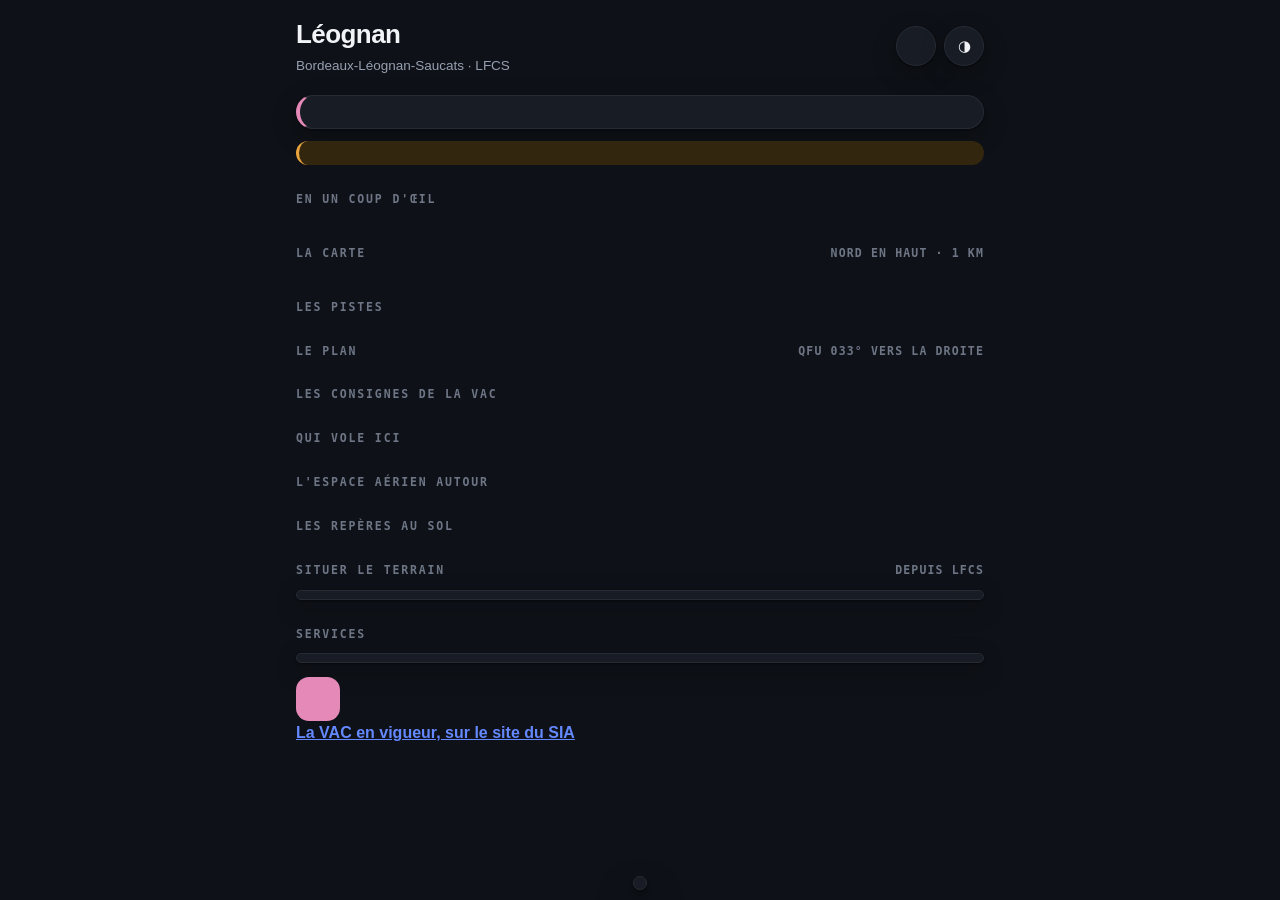
==== aerodrome.html @ 44d2edb8 "Aérodrome de Léognan : la VAC, le tour de piste, un cours Une nouvelle formation, dans le domaine Pi" ====
<!DOCTYPE html>
<html lang="fr">
<head>
<meta charset="utf-8">
<meta name="viewport" content="width=device-width, initial-scale=1, viewport-fit=cover">
<meta name="theme-color" content="#f2f3f6">
<meta name="description" content="Aérodrome de Bordeaux-Léognan-Saucats (LFCS) : la VAC décortiquée, les pistes, le tour de piste pas à pas, la radio et un questionnaire">
<meta name="apple-mobile-web-app-capable" content="yes">
<meta name="apple-mobile-web-app-status-bar-style" content="black-translucent">
<meta name="apple-mobile-web-app-title" content="Léognan">
<link rel="manifest" href="manifest.webmanifest">
<link rel="icon" href="icons/icon-192.png">
<link rel="apple-touch-icon" href="icons/icon-192.png">
<link rel="stylesheet" href="css/theme.css">
<link rel="stylesheet" href="css/aerodrome.css">
<title>Aérodrome de Léognan — Maximus Knowledge</title>
<script src="js/theme.js"></script>
<script src="js/trace.js" data-formation="aero"></script>
</head>
<body>

<!-- ══════════════ LE TERRAIN ══════════════ -->
<section class="screen active" id="screen-terrain">
  <div class="wrap">
    <div class="top">
      <div>
        <h1>Léognan</h1>
        <p class="sub">Bordeaux-Léognan-Saucats · LFCS</p>
      </div>
      <div class="acts">
        <a class="iconbtn" href="index.html" title="Mes formations" aria-label="Mes formations" data-ic="home"></a>
        <button class="theme-btn" data-theme-toggle aria-label="Mode jour ou nuit">◑</button>
      </div>
    </div>

    <div class="ad-id" id="ad-id"></div>
    <p class="warn" id="ad-warn"></p>

    <div class="lab">En un coup d'œil</div>
    <div class="ad-tiles" id="ad-tiles"></div>

    <div class="lab">La carte <span class="n">nord en haut · 1 km</span></div>
    <figure class="kfig" id="fig-vac"></figure>
    <div class="legend" id="legend-vac"></div>

    <div class="lab">Les pistes</div>
    <div id="ad-pistes"></div>

    <div class="lab">Le plan <span class="n">QFU 033° vers la droite</span></div>
    <figure class="kfig" id="fig-plan"></figure>

    <div class="lab">Les consignes de la VAC <span class="n" id="n-consignes"></span></div>
    <div id="ad-consignes"></div>

    <div class="lab">Qui vole ici</div>
    <div id="ad-activites"></div>

    <div class="lab">L'espace aérien autour</div>
    <div id="ad-espaces"></div>

    <div class="lab">Les repères au sol</div>
    <div id="ad-reperes"></div>

    <div class="lab">Situer le terrain <span class="n">depuis LFCS</span></div>
    <div class="ad-rows" id="ad-navaids"></div>

    <div class="lab">Services</div>
    <div class="ad-rows" id="ad-services"></div>

    <a class="klink" href="https://www.sia.aviation-civile.gouv.fr/" target="_blank" rel="noopener">
      <span class="tile" data-ic="map"></span><b>La VAC en vigueur, sur le site du SIA</b><span class="chev" data-ic="chevron"></span>
    </a>
    <p class="disclaimer" id="terrain-foot"></p>
  </div>
</section>

<!-- ══════════════ LE TOUR DE PISTE ══════════════ -->
<section class="screen" id="screen-tdp">
  <div class="wrap">
    <div class="top">
      <div>
        <h1>Tour de piste</h1>
        <p class="sub" id="tdp-sub"></p>
      </div>
      <div class="acts">
        <a class="iconbtn" href="index.html" title="Mes formations" aria-label="Mes formations" data-ic="home"></a>
        <button class="theme-btn" data-theme-toggle aria-label="Mode jour ou nuit">◑</button>
      </div>
    </div>

    <div class="rw-pick">
      <div class="seg" id="rw-seg" role="tablist" aria-label="Piste en service">
        <button data-rw="21" role="tab">Piste 21</button>
        <button data-rw="03" role="tab">Piste 03</button>
      </div>
      <span class="rw-note" id="rw-note"></span>
    </div>

    <details class="card wind" id="wind">
      <summary><span data-ic="wind"></span><b>Quelle piste aujourd'hui ?</b><small>Vent et QFE</small><span class="chev" data-ic="chevron"></span></summary>
      <div class="wind-body">
        <div class="wind-in">
          <label>Vent du<input class="field" id="w-dir" type="number" inputmode="numeric" min="0" max="360" step="10" placeholder="270"><span>°</span></label>
          <label>Force<input class="field" id="w-kt" type="number" inputmode="numeric" min="0" max="60" placeholder="12"><span>kt</span></label>
          <label>QNH<input class="field" id="w-qnh" type="number" inputmode="numeric" min="950" max="1060" placeholder="1018"><span>hPa</span></label>
        </div>
        <div id="wind-out"></div>
      </div>
    </details>

    <figure class="kfig" id="fig-circuit"></figure>
    <div class="ad-tiles four" id="tdp-chiffres"></div>

    <div class="duo">
      <button class="btn go" data-nav="repet" data-ic="play">Répéter à blanc</button>
      <a class="btn ghost" href="checklist.html#lecture" data-ic="clipboard">Check-list</a>
    </div>

    <label class="setting ind-set">
      <div><strong>Ton indicatif</strong><small>Repris dans tous les messages radio</small></div>
      <input type="text" id="set-ind" maxlength="8" autocomplete="off" autocapitalize="characters" spellcheck="false" placeholder="F-GXXX">
    </label>

    <div class="lab">Avant de rouler</div>
    <div id="tdp-roulage"></div>

    <div class="lab">Le tour, étape par étape <span class="n" id="tdp-n"></span></div>
    <div id="tdp-etapes"></div>

    <p class="disclaimer">
      Vitesses d'un DR400 de club, celles de la check-list de cette application : le manuel de vol de ton avion et
      les consignes de ton instructeur font foi. Le circuit est celui de la VAC du 03 DEC 2020.
    </p>
  </div>
</section>

<!-- ══════════════ RÉPÉTITION À BLANC ══════════════ -->
<section class="screen" id="screen-repet">
  <div class="rdr-top">
    <div class="line">
      <button class="iconbtn flat" id="rp-back" aria-label="Retour" data-ic="left"></button>
      <div class="who"><b id="rp-titre"></b><small id="rp-pos"></small></div>
      <button class="iconbtn flat" id="rp-restart" aria-label="Recommencer" title="Recommencer" data-ic="repeat"></button>
    </div>
    <div class="track"><i id="rp-track"></i></div>
  </div>
  <div class="rdr-body" id="rp-body"></div>
  <div class="rdr-foot">
    <div class="inner">
      <button class="btn ghost" id="rp-prev" aria-label="Étape précédente" data-ic="left"></button>
      <button class="btn go" id="rp-next"></button>
    </div>
  </div>
</section>

<!-- ══════════════ LE COURS ══════════════ -->
<section class="screen" id="screen-cours">
  <div class="wrap">
    <div class="top">
      <div>
        <h1>Le cours</h1>
        <p class="sub">Léognan de fond en comble</p>
      </div>
      <div class="acts">
        <a class="iconbtn" href="index.html" title="Mes formations" aria-label="Mes formations" data-ic="home"></a>
        <button class="theme-btn" data-theme-toggle aria-label="Mode jour ou nuit">◑</button>
      </div>
    </div>
    <div id="cours-body"></div>
  </div>
</section>

<section class="screen" id="screen-reader"></section>

<!-- ══════════════ QUIZ ══════════════ -->
<section class="screen" id="screen-quizhome">
  <div class="wrap">
    <div class="top">
      <div>
        <h1>Questionnaire</h1>
        <p class="sub" id="quiz-sub"></p>
      </div>
      <div class="acts">
        <a class="iconbtn" href="index.html" title="Mes formations" aria-label="Mes formations" data-ic="home"></a>
        <button class="theme-btn" data-theme-toggle aria-label="Mode jour ou nuit">◑</button>
      </div>
    </div>
    <div id="quiz-score"></div>
    <div class="lab">Choisis ta série</div>
    <div id="quiz-modes"></div>
    <div class="lab">Longueur</div>
    <div class="seg wide-seg" id="quiz-len"></div>
    <p class="disclaimer">Questions bâties sur la VAC du 03 DEC 2020. Avant de voler, c'est la VAC en vigueur qui compte.</p>
  </div>
  <div class="rfoot">
    <div class="inner"><button class="btn go wide" id="quiz-start"></button></div>
  </div>
</section>

<section class="screen" id="screen-quiz"></section>
<section class="screen" id="screen-result"></section>

<nav class="tabbar" id="tabbar"></nav>
<div id="toast" class="toast"></div>

<script src="js/icons.js"></script>
<script src="js/kit.js"></script>
<script src="data/aerodrome-lfcs.js"></script>
<script src="js/aerodrome-figs.js"></script>
<script src="js/aerodrome-app.js"></script>
</body>
</html>
---- css/theme.css ----
/* ═══════════════════════════════════════════════════════════
   theme.css — la charte de l'application, en deux ambiances

   Un fond neutre, des cartes posées dessus, des filets très
   discrets, un bleu unique pour l'action et une couleur par
   module. Le jour et la nuit ne changent que des valeurs :
   jamais une mise en page, jamais un rayon.

   Aucune page ne définit de couleur en propre : elles lisent
   ces jetons et basculent donc ensemble. js/theme.js choisit
   l'ambiance d'après l'horloge de l'appareil.

   Les noms historiques (--bg, --surface, --text, --accent…)
   restent définis en fin de bloc : ils pointent sur les
   nouveaux et gardent les anciennes feuilles debout.
   ═══════════════════════════════════════════════════════════ */

:root {
  --font: -apple-system, BlinkMacSystemFont, "Segoe UI", Roboto, "Helvetica Neue", Arial, sans-serif;
  --mono: ui-monospace, SFMono-Regular, "SF Mono", Menlo, Consolas, monospace;

  --r-xl: 22px;
  --r-l:  18px;
  --r-m:  14px;
  --r-s:  10px;
  --radius:    var(--r-l);   /* héritage */
  --radius-sm: var(--r-m);   /* héritage */

  --safe-top:    env(safe-area-inset-top, 0px);
  --safe-bottom: env(safe-area-inset-bottom, 0px);
  --bar: calc(74px + var(--safe-bottom));   /* hauteur de la barre d'onglets */
}

/* ───────────── JOUR ───────────── */
:root[data-theme="jour"] {
  color-scheme: light;

  --pg:        #f2f3f6;   /* fond de page      */
  --pg-2:      #e8eaef;   /* fond creux        */
  --card:      #ffffff;   /* carte             */
  --card-2:    #f7f8fa;   /* carte secondaire  */
  --edge:      #e5e7ec;   /* filet             */
  --edge-2:    #d4d8e0;
  --ink:       #14171d;
  --ink-2:     #3c4350;
  --dim:       #6a7383;
  --pale:      #98a1b1;

  --go:        #2f57e8;   /* bleu d'action     */
  --go-2:      #2444c4;
  --go-soft:   #e8edfe;
  --yes:       #148a52;
  --yes-soft:  #e3f5ea;
  --no:        #cc3b48;
  --no-soft:   #fdeaec;
  --warm:      #b87a12;
  --warm-soft: #fdf1dd;
  --af-red:    #c00f24;

  --lift:   0 1px 2px rgba(20,28,45,.06), 0 6px 18px rgba(20,28,45,.05);
  --lift-2: 0 2px 6px rgba(20,28,45,.08), 0 16px 34px rgba(20,28,45,.10);
  --sheen:   rgba(19,34,56,.04);
  --sheen-2: rgba(19,34,56,.06);
  --veil:    rgba(242,243,246,.86);

  /* un accent par module */
  --m-culture: #2f57e8;
  --m-calcul:  #0f7f8c;
  --m-pass:    #6f57b0;
  --m-ppl:     #2f8a5c;
  --m-jeux:    #c1682a;
  --m-check:   #2f6f8f;
  --m-aero:    #b0417a;
}

/* ───────────── NUIT ───────────── */
:root[data-theme="nuit"], :root:not([data-theme]) {
  color-scheme: dark;

  --pg:        #0e1117;
  --pg-2:      #14181f;
  --card:      #181c24;
  --card-2:    #1e222b;
  --edge:      #262b35;
  --edge-2:    #333a47;
  --ink:       #f1f3f7;
  --ink-2:     #c8cede;
  --dim:       #97a0b1;
  --pale:      #6e7686;

  --go:        #6488ff;
  --go-2:      #4d70ec;
  --go-soft:   #1b2440;
  --yes:       #3ec67f;
  --yes-soft:  #10301f;
  --no:        #ff6b76;
  --no-soft:   #341419;
  --warm:      #e8a33c;
  --warm-soft: #33260f;
  --af-red:    #e5122e;

  --lift:   0 1px 2px rgba(0,0,0,.4), 0 8px 24px rgba(0,0,0,.28);
  --lift-2: 0 4px 10px rgba(0,0,0,.45), 0 20px 44px rgba(0,0,0,.4);
  --sheen:   rgba(255,255,255,.05);
  --sheen-2: rgba(255,255,255,.07);
  --veil:    rgba(14,17,23,.86);

  --m-culture: #6488ff;
  --m-calcul:  #4ec3d4;
  --m-pass:    #a795e8;
  --m-ppl:     #5fd39a;
  --m-jeux:    #e8a36a;
  --m-check:   #6fb3d4;
  --m-aero:    #e58ab8;
}

/* ───────────── Noms historiques ─────────────
   Les anciennes feuilles lisent encore ces jetons : ils
   pointent sur la charte actuelle, rien ne dépasse. */
:root {
  --bg:        var(--pg);
  --bg-2:      var(--pg-2);
  --surface:   var(--card);
  --surface-2: var(--card-2);
  --line:      var(--edge);
  --text:      var(--ink);
  --text-2:    var(--ink-2);
  --muted:     var(--dim);
  --faint:     var(--pale);

  --accent:      var(--go);
  --accent-2:    var(--go-2);
  --accent-deep: var(--go-2);
  --accent-lite: var(--go);
  --ok:      var(--yes);
  --ok-dim:  var(--yes-soft);
  --ko:      var(--no);
  --ko-dim:  var(--no-soft);
  --warn:    var(--warm);
  --gold:    var(--warm);
  --shadow:  var(--lift);
}

/* ═════════ bouton d'ambiance ═════════ */
.theme-btn {
  width: 40px; height: 40px; flex: 0 0 40px; border-radius: 50%;
  background: var(--card); border: 1px solid var(--edge); color: var(--ink);
  display: grid; place-items: center;
  font-size: 15px; cursor: pointer; font-family: inherit;
  box-shadow: var(--lift); transition: transform .1s;
}
.theme-btn:active { transform: scale(.94); }
a.theme-btn { text-decoration: none; }
---- css/aerodrome.css ----
/* ═══════════════════════════════════════════════════════════
   Maximus Knowledge — Aérodrome de Léognan (LFCS)

   La charte commune vient de ui.css. Ne restent ici que les
   pièces propres au terrain : la carte d'identité, les pistes,
   les consignes, le calcul du vent, les étapes du tour de
   piste et les schémas redessinés de la VAC.

   Couleur du module : le magenta des cartes VAC.
   ═══════════════════════════════════════════════════════════ */

@import url('ui.css');

body { --m: var(--m-aero); }

/* Les teintes de la VAC, dans les deux ambiances. */
:root[data-theme="jour"] {
  --vac-blue: #2a72b8; --vac-green: #2e8b57; --ad-grass: #cfe6c2; --ad-grass-2: #8fbf7a; --ad-tw: #cfd4dc;
}
:root[data-theme="nuit"], :root:not([data-theme]) {
  --vac-blue: #6aa9e8; --vac-green: #5fcf8e; --ad-grass: #27412a; --ad-grass-2: #5f9a59; --ad-tw: #3a414e;
}

/* ───────────── Carte d'identité ───────────── */
.ad-id {
  display: flex; align-items: center; gap: 14px; margin-top: 14px; padding: 16px;
  background: var(--card); border: 1px solid var(--edge); border-radius: var(--r-l); box-shadow: var(--lift);
  border-left: 4px solid var(--m);
}
.ad-code {
  font-family: var(--mono); font-size: 25px; font-weight: 800; letter-spacing: .04em;
  color: var(--m); padding: 8px 10px; border-radius: 12px; background: var(--card-2);
}
.ad-txt { flex: 1; min-width: 0; }
.ad-txt b { display: block; font-size: 16px; letter-spacing: -.015em; }
.ad-txt small { display: block; color: var(--dim); font-size: 12.5px; line-height: 1.45; margin-top: 2px; }
.ad-txt small.mono { font-family: var(--mono); font-size: 11px; color: var(--pale); letter-spacing: .02em; }

.warn {
  margin-top: 12px; padding: 12px 14px;
  font-size: 13px; line-height: 1.55; color: var(--ink-2);
  background: var(--warm-soft); border-left: 3px solid var(--warm); border-radius: var(--r-m);
}
.warn b { font-weight: 650; }

.ad-tiles { display: grid; grid-template-columns: repeat(3, 1fr); gap: 8px; }
.ad-tiles.four { grid-template-columns: repeat(4, 1fr); margin-top: 10px; }
.ad-tiles .tile-s { padding: 11px 6px; }
.ad-tiles .tile-s b { font-size: 16px; font-family: var(--mono); letter-spacing: -.02em; color: var(--ink); }
.ad-tiles .tile-s small { font-size: 9.5px; letter-spacing: .08em; line-height: 1.35; }
.ad-tiles.four .tile-s b { font-size: 14.5px; }
@media (max-width: 440px) { .ad-tiles.four { grid-template-columns: repeat(2, 1fr); } }
#screen-tdp .duo .btn { padding: 14px 12px; }

.legend { display: flex; flex-wrap: wrap; gap: 6px 14px; margin: -6px 2px 4px; font-size: 12px; color: var(--dim); }
.legend span { display: inline-flex; align-items: center; gap: 6px; }
.legend .lg { display: inline-block; width: 18px; height: 0; border-top: 2.5px solid var(--m); }
.legend .lg.hl { border-top: 2px dashed var(--vac-green); }
.legend .lg.zv { width: 12px; height: 12px; border: 1.5px dashed var(--vac-blue); border-radius: 50%; }
.legend .lg.as { border-top: 3px solid var(--vac-blue); opacity: .7; }

/* ───────────── Pistes ───────────── */
.piste { padding: 14px 14px 10px; margin-bottom: 10px; border-left: 4px solid var(--ink); }
.piste.herbe { border-left-color: var(--ad-grass-2); }
.pi-top { display: flex; align-items: baseline; gap: 10px; flex-wrap: wrap; margin-bottom: 10px; }
.pi-num { font-family: var(--mono); font-size: 19px; font-weight: 800; letter-spacing: -.02em; }
.pi-surf { color: var(--dim); font-size: 13px; }
.piste .tbl-wrap { margin-bottom: 8px; }
.piste table { min-width: 0; font-size: 13px; }
.piste td.hot { color: var(--m); font-weight: 700; }
.pi-note { font-size: 12.5px; color: var(--dim); line-height: 1.5; margin-bottom: 4px; }

/* ───────────── Consignes ───────────── */
.cons {
  display: flex; gap: 12px; align-items: flex-start; padding: 12px 14px; margin-bottom: 7px;
  background: var(--card); border: 1px solid var(--edge); border-radius: var(--r-m);
  --c: var(--m);
}
.cons.no { --c: var(--no); }
.cons.go { --c: var(--go); }
.cons.warm { --c: var(--warm); }
.cons .ci {
  flex: 0 0 28px; width: 28px; height: 28px; border-radius: 50%; margin-top: 1px;
  display: grid; place-items: center; color: var(--c);
  background: color-mix(in srgb, var(--c) 14%, transparent);
}
.cons .cb { flex: 1; min-width: 0; }
.cons .cb small {
  display: block; font-family: var(--mono); font-size: 10px; font-weight: 700; letter-spacing: .14em;
  text-transform: uppercase; color: var(--c);
}
.cons .cb b { display: block; font-size: 14.5px; letter-spacing: -.01em; margin-top: 1px; }
.cons .cb span { display: block; font-size: 13px; color: var(--dim); line-height: 1.5; margin-top: 2px; }

.row.static { align-items: flex-start; cursor: default; }
.row.static:active { transform: none; }
.row .rmeta.nb { color: var(--warm); margin-top: 6px; }

.esp {
  padding: 12px 14px; margin-bottom: 7px;
  background: var(--card); border: 1px solid var(--edge); border-radius: var(--r-m);
}
.esp-top { display: flex; align-items: baseline; justify-content: space-between; gap: 10px; flex-wrap: wrap; }
.esp-top b { font-size: 14.5px; }
.esp-top span { font-family: var(--mono); font-size: 12px; color: var(--vac-blue); font-weight: 600; }
.esp p { font-size: 13px; color: var(--dim); line-height: 1.5; margin-top: 3px; }

.ad-rows {
  background: var(--card); border: 1px solid var(--edge); border-radius: var(--r-l); box-shadow: var(--lift);
  padding: 4px 14px; margin-bottom: 14px;
}
.ad-row {
  display: flex; flex-wrap: wrap; align-items: baseline; justify-content: space-between; gap: 2px 12px;
  padding: 10px 0; border-bottom: 1px solid var(--edge); font-size: 13.5px;
}
.ad-row:last-child { border-bottom: none; }
.ad-row span { color: var(--dim); }
.ad-row b { font-family: var(--mono); font-size: 12.5px; font-weight: 650; text-align: right; }
.ad-row small { flex: 1 0 100%; font-size: 12px; color: var(--pale); line-height: 1.45; }

/* ───────────── Tour de piste ───────────── */
.rw-pick { display: flex; align-items: center; gap: 12px; margin-top: 16px; flex-wrap: wrap; }
.rw-pick .seg button { padding: 10px 18px; font-size: 14.5px; font-weight: 650; }
.rw-note { font-size: 12.5px; color: var(--dim); }
.rw-note b { color: var(--m); }
.red { color: var(--no) !important; }

.wind { margin-top: 12px; padding: 0; overflow: hidden; }
.wind summary {
  display: flex; align-items: center; gap: 10px; padding: 13px 14px; cursor: pointer; list-style: none;
}
.wind summary::-webkit-details-marker { display: none; }
.wind summary > span:first-child { color: var(--m); display: grid; }
.wind summary b { font-size: 14.5px; }
.wind summary small { color: var(--pale); font-size: 12.5px; }
.wind summary .chev { margin-left: auto; color: var(--pale); transition: transform .2s; display: grid; }
.wind[open] summary .chev { transform: rotate(90deg); }
.wind-body { padding: 0 14px 14px; border-top: 1px solid var(--edge); }
.wind-in { display: grid; grid-template-columns: repeat(3, 1fr); gap: 8px; margin-top: 12px; }
.wind-in label {
  position: relative; display: block; font-family: var(--mono); font-size: 10px; letter-spacing: .1em;
  text-transform: uppercase; color: var(--pale); font-weight: 600;
}
.wind-in .field { margin-top: 5px; padding: 11px 32px 11px 11px; font-size: 16px; font-family: var(--mono); }
.wind-in input::-webkit-inner-spin-button, .wind-in input::-webkit-outer-spin-button { -webkit-appearance: none; margin: 0; }
.wind-in input[type=number] { -moz-appearance: textfield; appearance: textfield; }
.wind-in label span { position: absolute; right: 10px; bottom: 13px; font-size: 11px; letter-spacing: 0; text-transform: none; }
.w-row {
  display: grid; grid-template-columns: 38px 1fr 1fr; gap: 8px; align-items: center;
  padding: 9px 10px; margin-top: 8px; border-radius: var(--r-m);
  background: var(--card-2); border: 1px solid var(--edge); font-size: 13px; color: var(--dim);
}
.w-row.on { border-color: var(--m); background: color-mix(in srgb, var(--m) 8%, var(--card)); }
.w-rw { font-family: var(--mono); font-weight: 800; font-size: 16px; color: var(--ink); }
.w-val b { color: var(--ink); font-family: var(--mono); }
.w-reco, .w-help, .w-qfe { font-size: 13.5px; color: var(--ink-2); margin-top: 10px; line-height: 1.5; }
.w-help { color: var(--dim); margin-top: 12px; }
.w-qfe { padding-top: 10px; border-top: 1px solid var(--edge); }
.wind .btn { margin-top: 10px; }

#fig-circuit figcaption { text-align: center; }
.ind-set { margin-top: 14px; }
.ind-set input {
  width: 118px; background: var(--card-2); border: 1px solid var(--edge); color: var(--ink);
  border-radius: 10px; padding: 9px 11px; font-size: 15px; font-family: var(--mono); text-transform: uppercase;
}

.etape {
  padding: 14px 14px 12px; margin-bottom: 10px;
  background: var(--card); border: 1px solid var(--edge); border-radius: var(--r-l); box-shadow: var(--lift);
  scroll-margin: 90px; transition: border-color .3s, box-shadow .3s;
}
.etape.flash { border-color: var(--m); box-shadow: 0 0 0 4px color-mix(in srgb, var(--m) 20%, transparent); }
.etape header, .rp-head { display: flex; align-items: center; gap: 11px; }
.etape .no, .rp-head .no {
  flex: 0 0 28px; width: 28px; height: 28px; border-radius: 50%;
  display: grid; place-items: center; font-family: var(--mono); font-size: 13px; font-weight: 700;
  background: var(--m); color: #fff;
}
:root[data-theme="nuit"] .etape .no, :root:not([data-theme]) .etape .no,
:root[data-theme="nuit"] .rp-head .no, :root:not([data-theme]) .rp-head .no { color: #12161d; }
.etape header b { font-size: 16px; letter-spacing: -.015em; }
.chips { display: flex; flex-wrap: wrap; gap: 6px; margin: 10px 0 8px; }
.chips span {
  display: inline-flex; align-items: center; gap: 5px; padding: 4px 9px; border-radius: 999px;
  background: var(--card-2); border: 1px solid var(--edge); font-size: 12px; color: var(--ink-2);
}
.chips .ic { color: var(--m); }
.etape ul, .rp-body ul { margin: 0 0 10px; padding-left: 19px; font-size: 14.5px; line-height: 1.55; color: var(--ink-2); }
.etape li, .rp-body li { margin-bottom: 4px; }
.etape li b, .rp-body li b { color: var(--ink); }
.piege {
  display: flex; gap: 8px; align-items: flex-start; margin-top: 4px;
  font-size: 13px; line-height: 1.5; color: var(--warm);
}
.piege .ic { margin-top: 3px; flex: 0 0 auto; }
.piege span { color: var(--ink-2); }

/* Répétition à blanc */
#screen-repet.active { display: flex; flex-direction: column; }
.rp-fig { max-width: 250px; margin: 0 auto 14px; }
.rp-fig svg { display: block; width: 100%; height: auto; }
.rp-head h1 { font-size: 23px; margin: 0; }
.rp-q { color: var(--dim); font-size: 15px; margin: 10px 0 6px; line-height: 1.5; }

/* ───────────── Questionnaire ───────────── */
.wide-seg { display: flex; width: 100%; }
.wide-seg button { flex: 1; padding: 11px 6px; font-family: var(--mono); font-size: 14px; }
#screen-quizhome .setcard { margin-bottom: 8px; }
#screen-result .wrap { padding-bottom: calc(100px + var(--safe-bottom)); }
#screen-quizhome .rfoot { padding-bottom: calc(var(--bar) + 6px); }
.seance {
  display: flex; align-items: center; gap: 16px; margin-top: 14px; padding: 16px;
}
.seance .txt { flex: 1; min-width: 0; }
.seance b { display: block; font-size: 16px; }
.seance small { display: block; color: var(--dim); font-size: 12.5px; margin-top: 2px; }
.seance .pcts { font-family: var(--mono); font-size: 26px; font-weight: 800; letter-spacing: -.04em; }

/* ───────────── Les schémas ─────────────
   Toutes les couleurs viennent des jetons : jour et nuit. */
.adf text { font-size: 10px; fill: var(--dim); }
.adf .t { fill: var(--ink); font-weight: 700; font-size: 10.5px; }
.adf .mid { text-anchor: middle; }
.adf .land { fill: var(--card-2); }
.adf .asf { fill: var(--vac-blue); opacity: .07; }
.adf .as { stroke: var(--vac-blue); stroke-width: 3; opacity: .55; fill: none; }
.adf .asl { fill: var(--vac-blue); font-size: 9px; font-weight: 700; letter-spacing: .03em; }
.adf .asl.dim { opacity: .75; font-weight: 600; }
.adf .zv { fill: var(--vac-blue); fill-opacity: .06; stroke: var(--vac-blue); stroke-width: 1.2; stroke-dasharray: 3 2.5; }
.adf .zl { fill: var(--vac-blue); font-size: 10px; font-weight: 600; }
.adf .zl.sm { font-size: 8.5px; }
.adf .hl { stroke: var(--vac-green); stroke-width: 1.8; stroke-dasharray: 5 4; fill: none; }
.adf .hlt { fill: var(--vac-green); font-size: 9.5px; font-weight: 600; }
.adf .ct { stroke: var(--m); stroke-width: 2.6; fill: none; stroke-linejoin: round; stroke-linecap: round; }
.adf .ctf { fill: var(--m); }
.adf .ctl { fill: var(--m); font-size: 10px; font-weight: 700; }
.adf .rw-l { stroke: var(--ink); stroke-width: 3.2; stroke-linecap: butt; }
.adf .rw-l.big { stroke-width: 7; }
.adf .gr-l { stroke: var(--ad-grass-2); stroke-width: 5; stroke-linecap: butt; opacity: .8; }
.adf .rw { fill: var(--ink); }
.adf .gr { fill: var(--ad-grass); stroke: var(--ad-grass-2); stroke-width: .8; }
.adf .grt { fill: var(--ink-2); font-size: 9px; font-weight: 600; }
.adf .dthr { stroke: var(--card); stroke-width: 2.2; }
.adf .acc { stroke: var(--ink-2); stroke-width: 1.6; }
.adf .tw { stroke: var(--ad-tw); stroke-width: 4.5; fill: none; stroke-linecap: round; stroke-linejoin: round; }
.adf .ap { fill: var(--ad-tw); }
.adf .hg { fill: var(--ink-2); }
.adf .avt { fill: var(--card); stroke: var(--ink); stroke-width: 1.4; }
.adf .ws { fill: var(--no); }
.adf .hp { stroke: var(--ink); stroke-width: 1.6; }
.adf .hpt { fill: var(--ink); font-size: 8.5px; font-weight: 700; font-family: var(--mono); }
.adf .lbl { font-size: 8.5px; fill: var(--dim); }
.adf .rwn { font-family: var(--mono); font-weight: 800; font-size: 11px; fill: var(--ink); }
.adf .aem { fill: var(--m); fill-opacity: .07; stroke: var(--m); stroke-width: 1.2; }
.adf .aemt { fill: var(--m); font-size: 8.5px; font-weight: 700; }
.adf .stop rect { fill: var(--no); }
.adf .stop text { fill: #fff; font-size: 7.5px; font-weight: 800; letter-spacing: .04em; }
.adf .nb { fill: var(--card); stroke: var(--edge-2); stroke-width: 1; }
.adf .nf { fill: var(--ink); }
.adf .sc { stroke: var(--ink); stroke-width: 1.3; fill: none; }
.adf .nav { stroke: var(--dim); stroke-width: 1.2; stroke-dasharray: 3 3; }
.adf .navf { fill: var(--dim); }
.adf .navt { font-size: 8.5px; fill: var(--dim); }
.adf .no { stroke: var(--no); stroke-width: 2; fill: none; stroke-dasharray: 4 3; }
.adf .nob { fill: var(--card); stroke: var(--no); stroke-width: 1.6; }
.adf .nox { stroke: var(--no); stroke-width: 1.8; stroke-linecap: round; }
.adf .not { fill: var(--no); font-size: 9px; font-weight: 700; }
.adf .mk { cursor: pointer; }
.adf .mk circle { fill: var(--card); stroke: var(--m); stroke-width: 1.6; }
.adf .mk text { fill: var(--m); font-size: 9.5px; font-weight: 800; font-family: var(--mono); }
.adf .mk.on circle { fill: var(--m); }
.adf .mk.on text { fill: var(--card); }
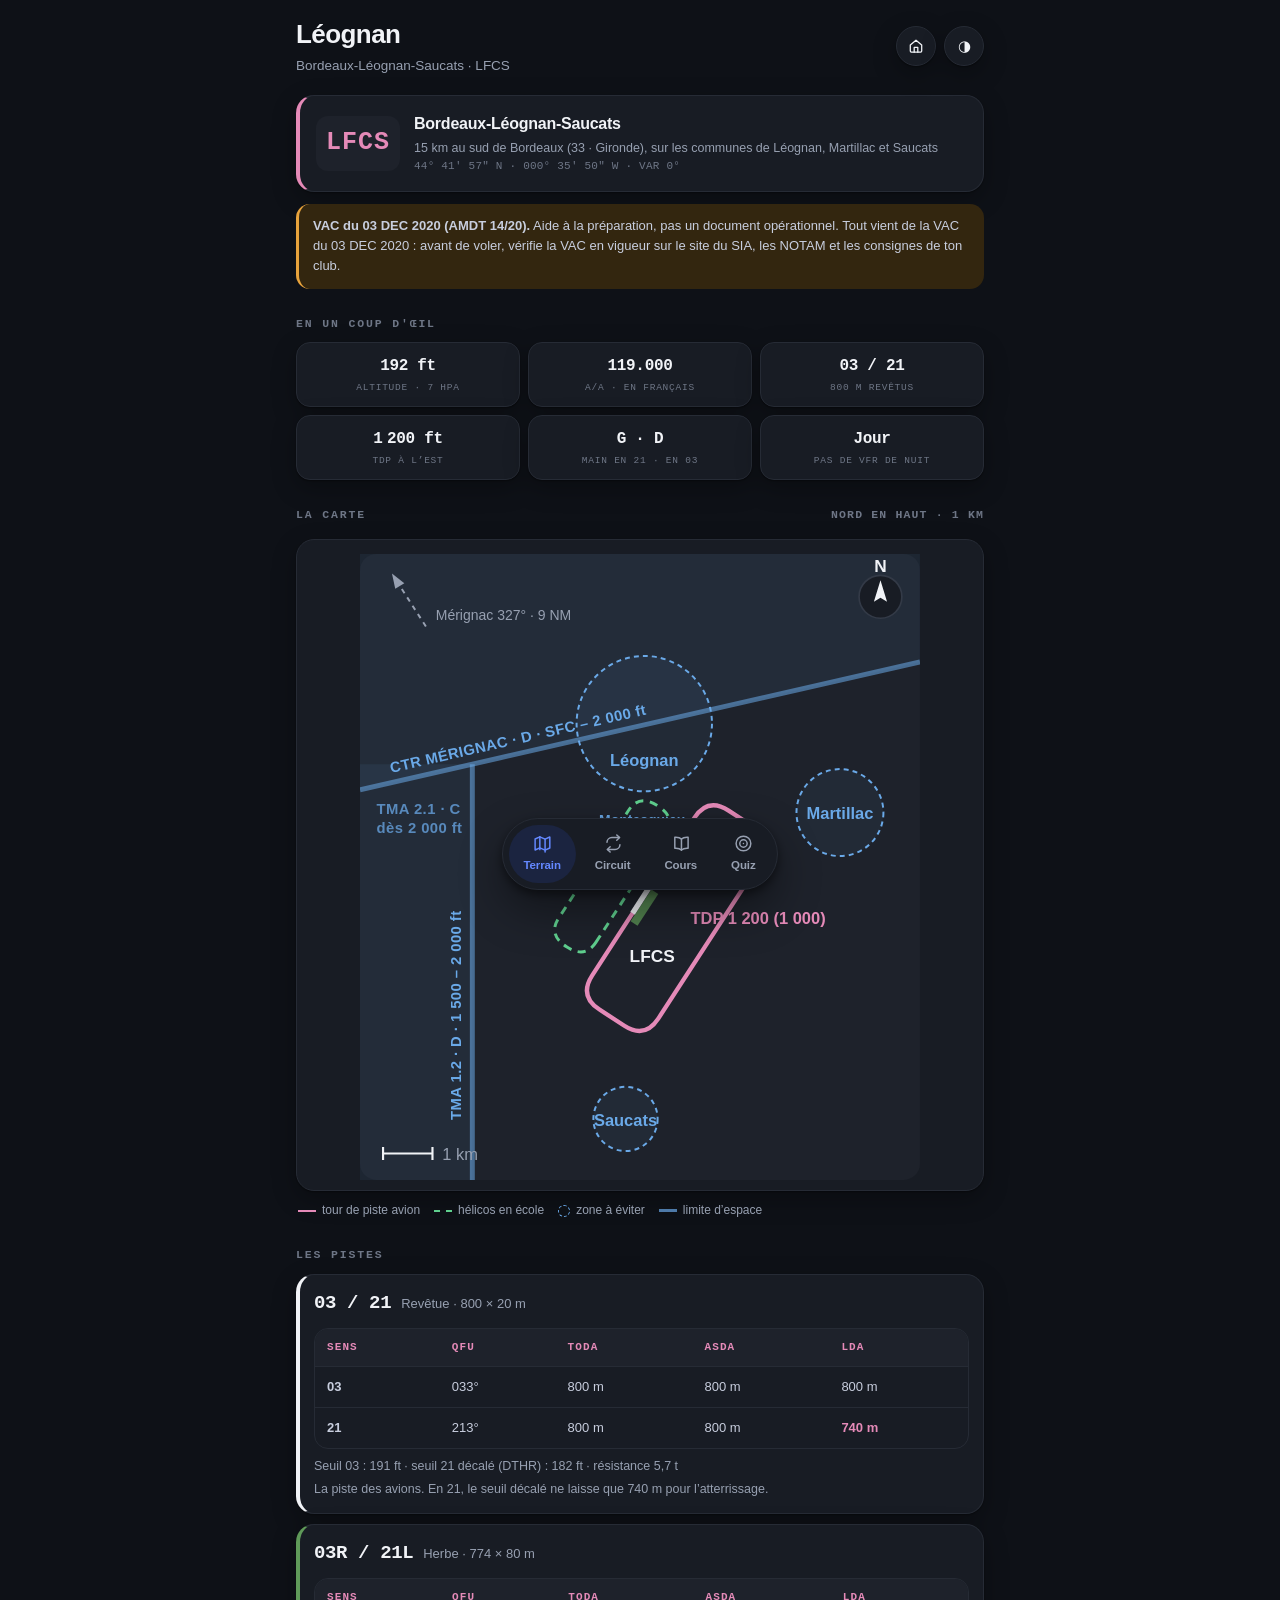
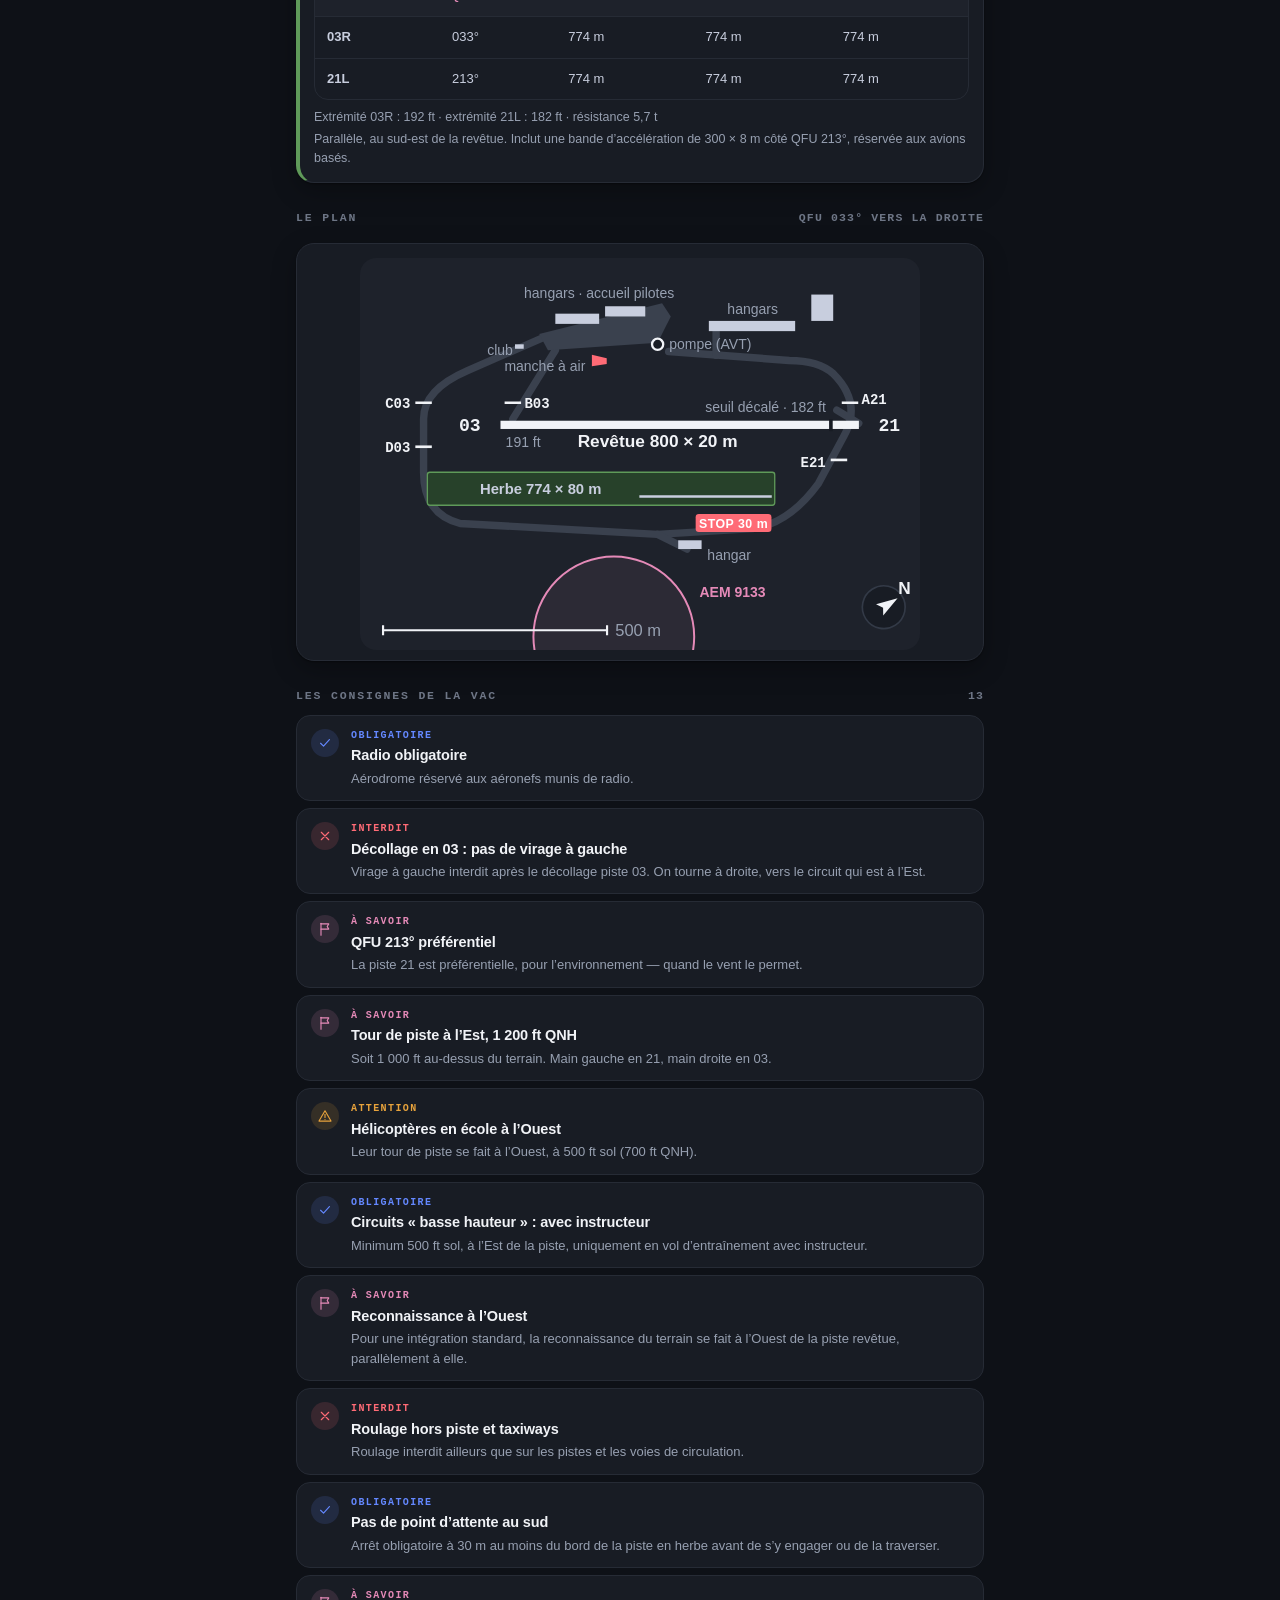
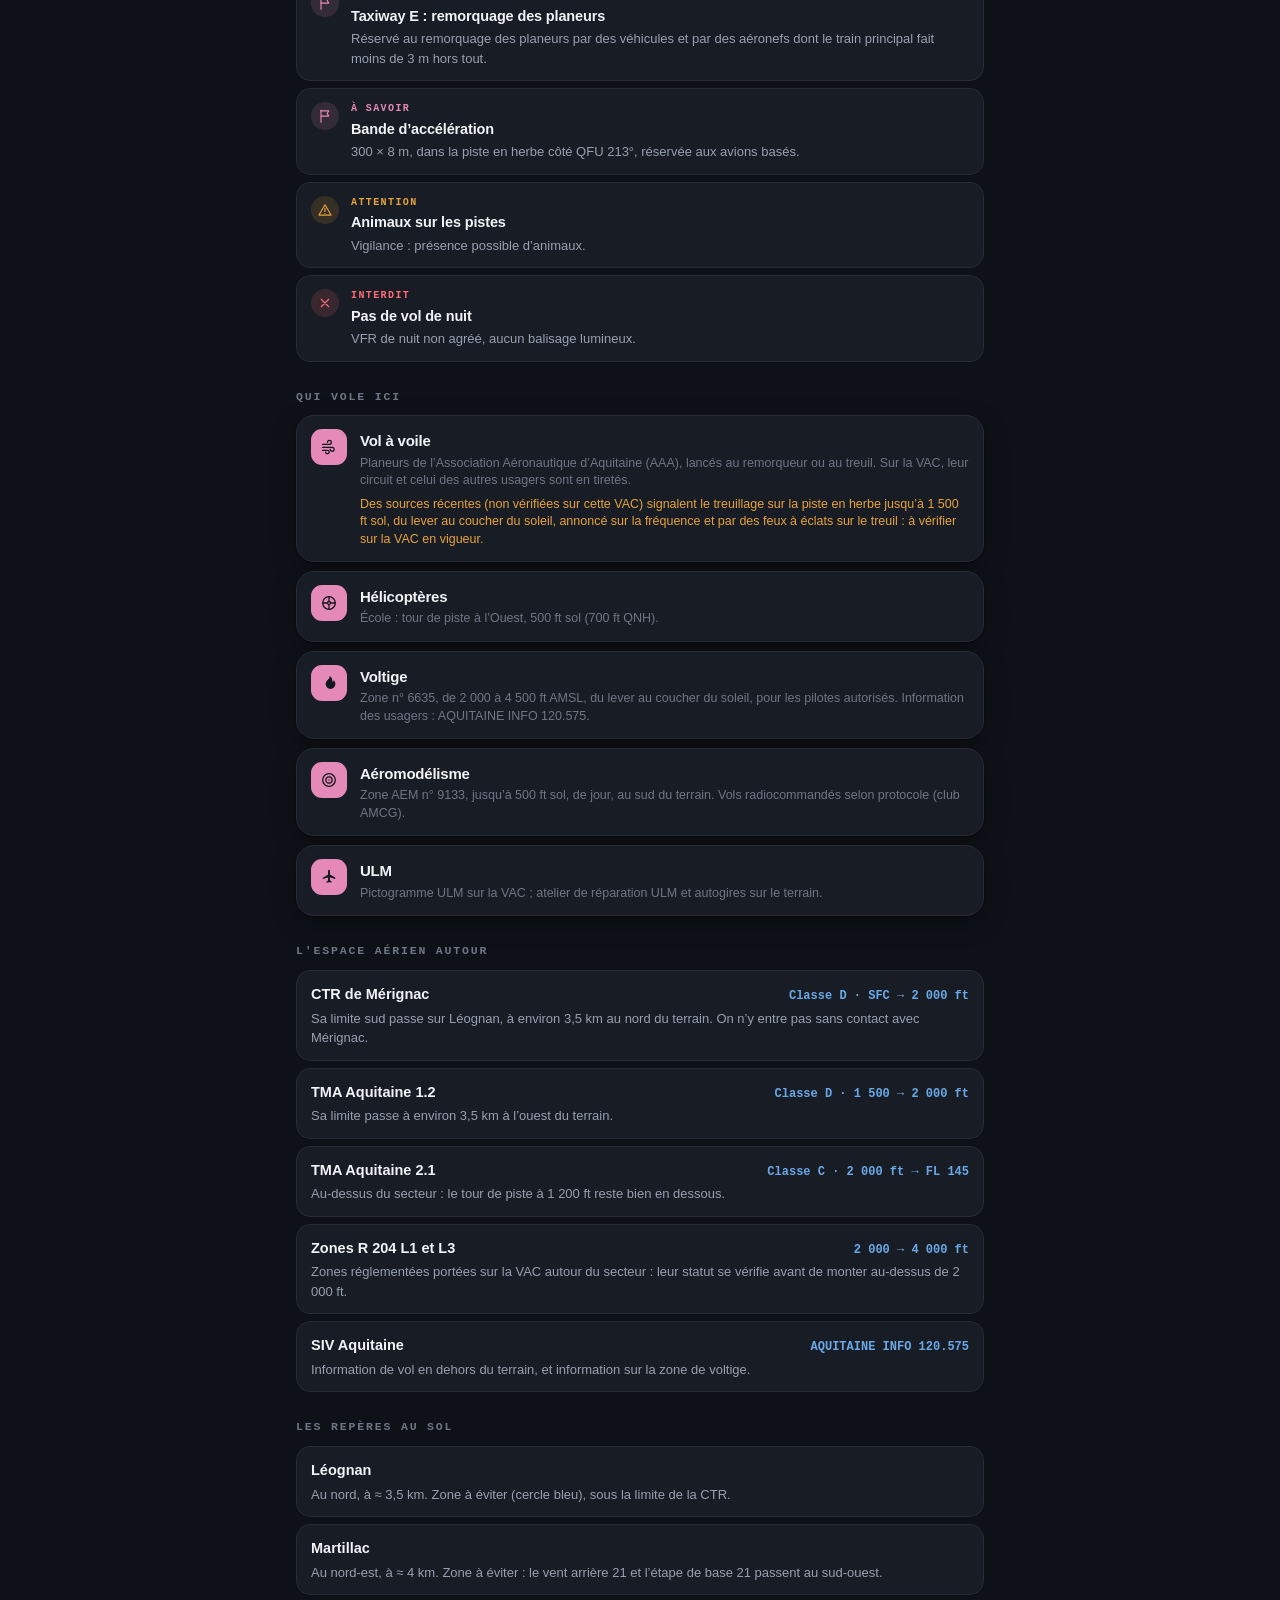
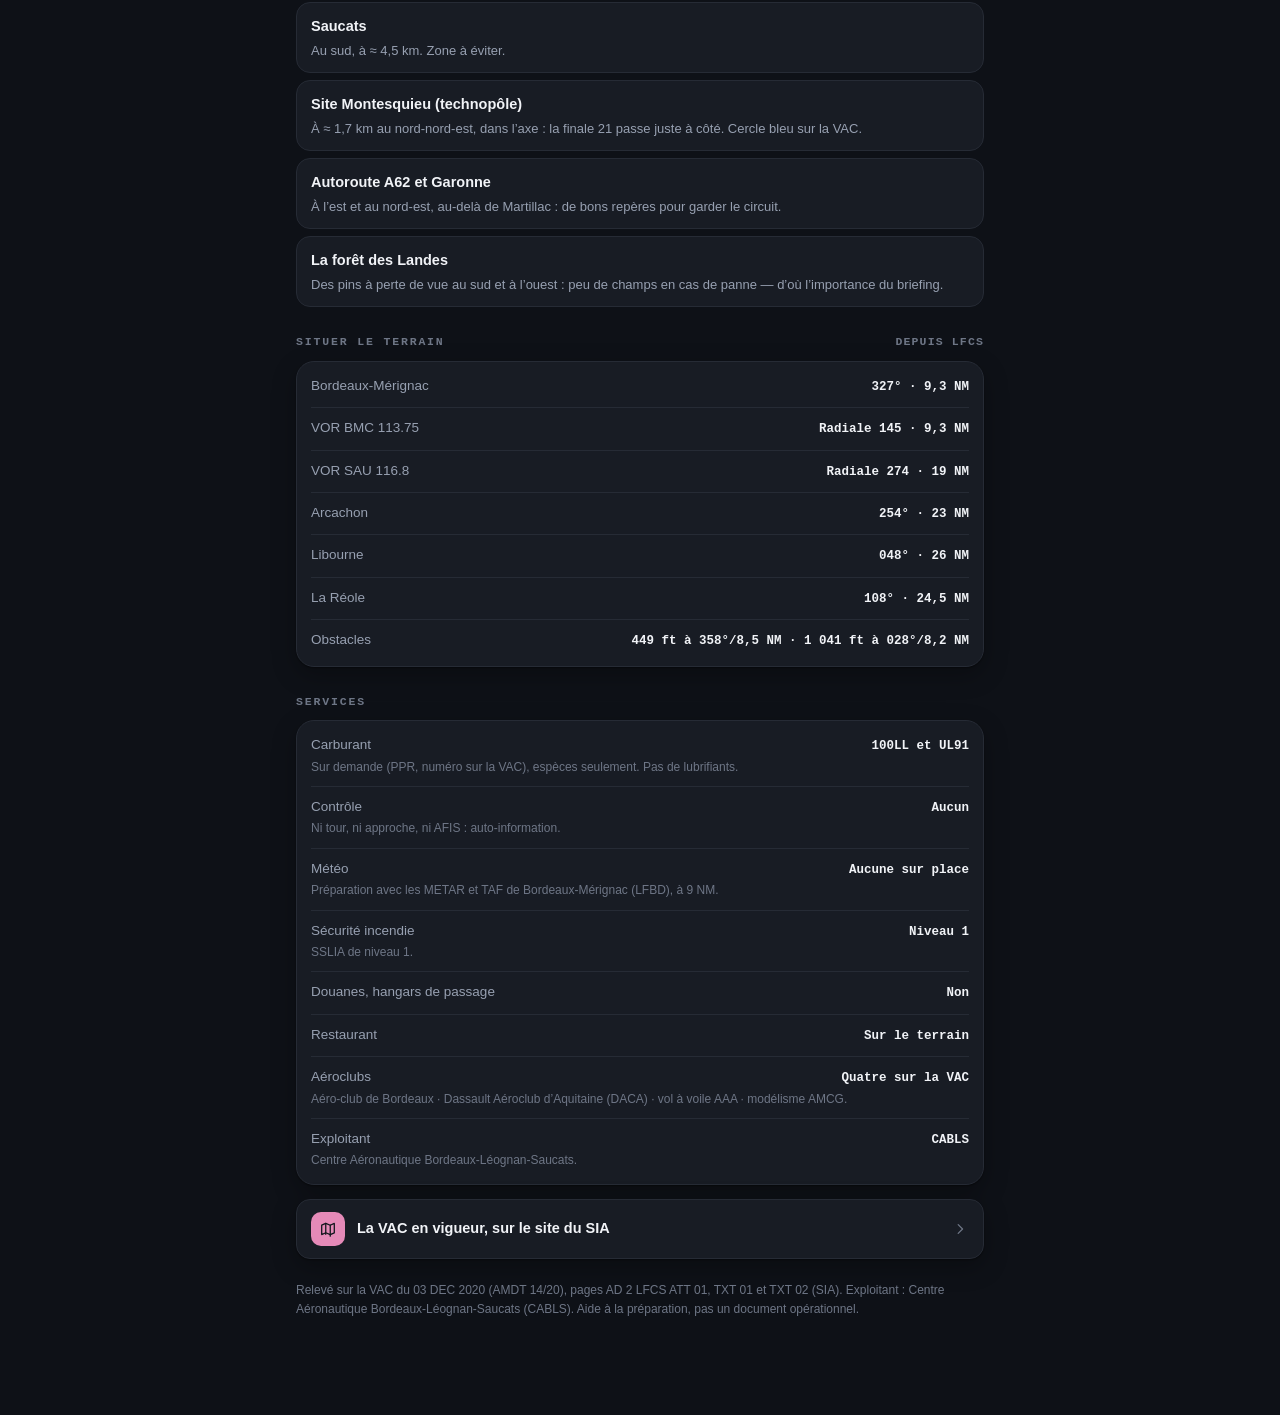
==== commit d8a80d55: "Léognan, check-list et culture : les démos entrent dans les cours Léognan : un tour de piste animé (" ====
--- a/aerodrome.html
+++ b/aerodrome.html
@@ -207,6 +207,12 @@
 <script src="js/kit.js"></script>
 <script src="data/aerodrome-lfcs.js"></script>
 <script src="js/aerodrome-figs.js"></script>
+<script src="js/demos.js"></script>
+<script src="js/demos-vol.js"></script>
+<script src="js/demos-moteur.js"></script>
+<script src="js/demos-nav.js"></script>
+<script src="js/demos-humain.js"></script>
+<script src="js/demos-lfcs.js"></script>
 <script src="js/aerodrome-app.js"></script>
 </body>
 </html>
--- a/css/theme.css
+++ b/css/theme.css
@@ -71,6 +71,7 @@
   --m-jeux:    #c1682a;
   --m-check:   #2f6f8f;
   --m-aero:    #b0417a;
+  --m-ia:      #5f7d12;
 }
 
 /* ───────────── NUIT ───────────── */
@@ -112,6 +113,7 @@
   --m-jeux:    #e8a36a;
   --m-check:   #6fb3d4;
   --m-aero:    #e58ab8;
+  --m-ia:      #b6d86a;
 }
 
 /* ───────────── Noms historiques ─────────────
